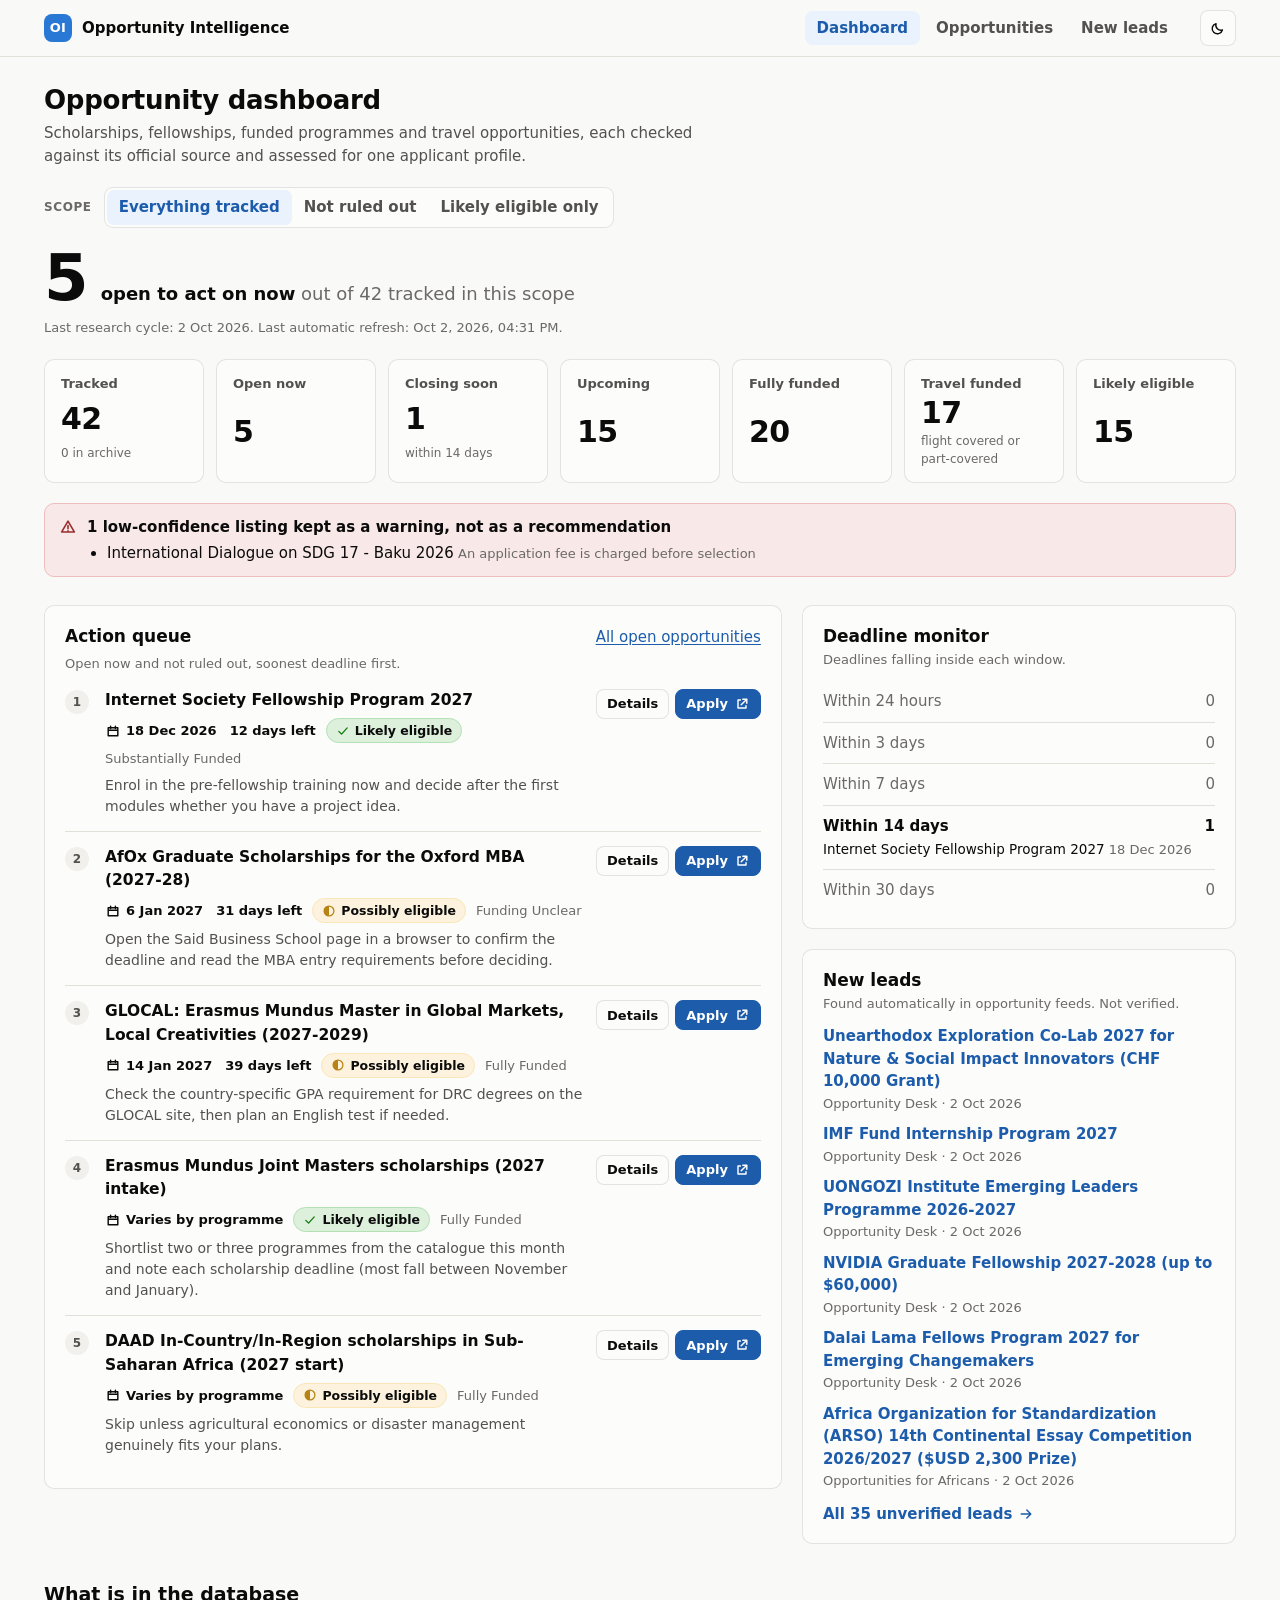
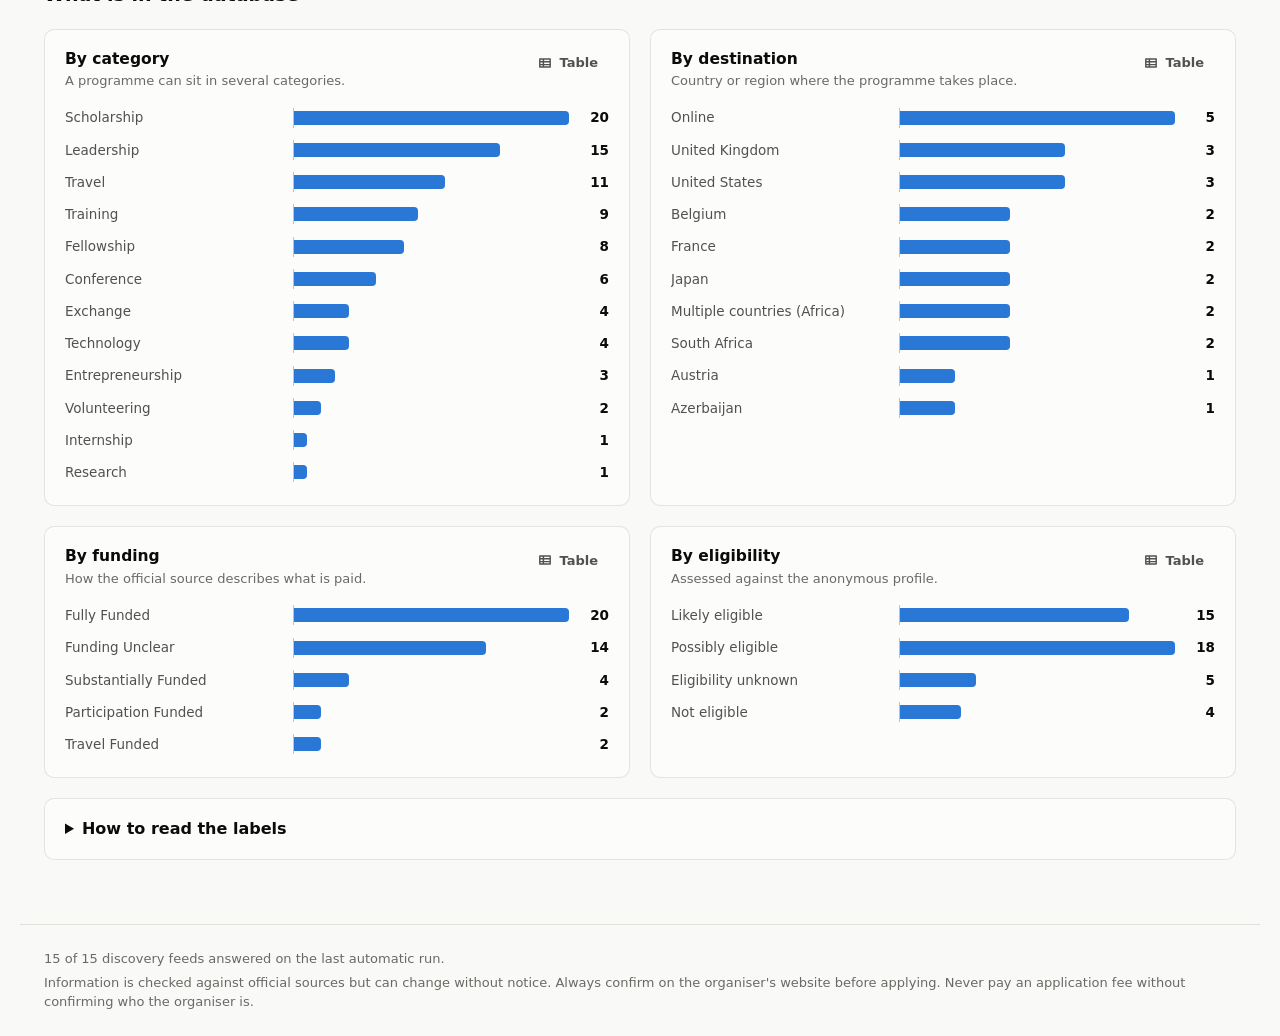
==== index.html @ e440e37f "Initial opportunity database and website - 42 records from the first research cycle (2 October 2026)" ====
<!doctype html>
<html lang="en">
<head>
  <meta charset="utf-8">
  <meta name="viewport" content="width=device-width, initial-scale=1">
  <title>Global Opportunity Intelligence</title>
  <meta name="description" content="Scholarships, fellowships, funded programmes and travel opportunities, each checked against its official source and assessed for one applicant profile.">
  <meta name="robots" content="noindex">
  <link rel="icon" href="assets/images/favicon.svg" type="image/svg+xml">
  <link rel="stylesheet" href="assets/css/style.css">
</head>
<body>
  <header class="site-header">
    <div class="inner">
      <a class="brand" href="index.html"><span class="brand-mark" aria-hidden="true">OI</span>Opportunity Intelligence</a>
      <nav class="site-nav" aria-label="Main">
        <a href="index.html" aria-current="page">Dashboard</a>
        <a href="opportunities.html">Opportunities</a>
        <a href="leads.html">New leads</a>
      </nav>
      <button type="button" class="theme-toggle" id="theme-toggle" aria-label="Switch theme"></button>
    </div>
  </header>

  <main>
    <h1 class="page-title">Opportunity dashboard</h1>
    <p class="page-lede">Scholarships, fellowships, funded programmes and travel opportunities, each checked against its official source and assessed for one applicant profile.</p>

    <div class="filter-row" id="scope"></div>
    <section class="hero" id="hero" aria-live="polite"><p class="muted">Loading the database.</p></section>
    <section class="tiles" id="tiles" aria-label="Key numbers"></section>
    <div id="flags" style="margin-top:20px"></div>

    <div class="columns">
      <section class="panel" aria-labelledby="queue-title">
        <div class="panel-head">
          <h2 id="queue-title">Action queue</h2>
          <a href="opportunities.html?deadline=open">All open opportunities</a>
        </div>
        <p class="panel-sub">Open now and not ruled out, soonest deadline first.</p>
        <div id="queue"></div>
      </section>
      <div class="stack">
        <section class="panel" aria-labelledby="monitor-title">
          <h2 id="monitor-title">Deadline monitor</h2>
          <p class="panel-sub">Deadlines falling inside each window.</p>
          <div id="monitor"></div>
        </section>
        <section class="panel" aria-labelledby="leads-title">
          <h2 id="leads-title">New leads</h2>
          <p class="panel-sub">Found automatically in opportunity feeds. Not verified.</p>
          <div id="leads"></div>
        </section>
      </div>
    </div>

    <h2 class="section-title">What is in the database</h2>
    <div class="charts" id="charts"></div>

    <details class="method panel">
      <summary>How to read the labels</summary>
      <div class="method-body">
        <div>
          <h3>Verification</h3>
          <ul>
            <li><strong>Verified</strong> The deadline, eligibility and funding were read on the organiser's own page on the date shown as last verified.</li>
            <li><strong>Partially verified</strong> Some facts were read on the official page. The rest come from secondary sources and are marked as such in the record.</li>
            <li><strong>Needs verification</strong> The official page could not be read. Everything comes from secondary sources.</li>
          </ul>
        </div>
        <div>
          <h3>Eligibility</h3>
          <ul>
            <li><strong>Likely eligible</strong> Every stated criterion is met by the recorded profile.</li>
            <li><strong>Possibly eligible</strong> At least one criterion depends on something the profile does not record, such as exact age or degree grade.</li>
            <li><strong>Not eligible</strong> A stated criterion is clearly not met.</li>
            <li><strong>Eligibility unknown</strong> The criteria could not be established.</li>
          </ul>
        </div>
        <div>
          <h3>Funding</h3>
          <ul>
            <li><strong>Fully funded</strong> Used only when the organiser's own page supports it.</li>
            <li><strong>Substantially, partially, travel or participation funded</strong> Some costs stay with you. The detail view lists each expense.</li>
            <li><strong>Funding unclear</strong> The official page read does not say what is paid.</li>
          </ul>
        </div>
        <div>
          <h3>Deadline status</h3>
          <ul>
            <li><strong>Closing soon</strong> 14 days or fewer remain.</li>
            <li><strong>Upcoming</strong> Applications have not opened, or the next cycle is expected but not announced.</li>
            <li><strong>Date unknown</strong> No deadline could be confirmed.</li>
          </ul>
        </div>
        <div>
          <h3>Profile used</h3>
          <ul id="profile"></ul>
        </div>
      </div>
    </details>
  </main>

  <footer class="site-footer">
    <p id="health"></p>
    <p>Information is checked against official sources but can change without notice. Always confirm on the organiser's website before applying. Never pay an application fee without confirming who the organiser is.</p>
  </footer>

  <script src="assets/js/app.js"></script>
  <script src="assets/js/dashboard.js"></script>
</body>
</html>
---- assets/css/style.css ----
/* Global Opportunity Intelligence - shared styles.
   Colours are role tokens; the dark values are selected steps, not an automatic flip. */
:root {
  color-scheme: light;
  --page: #f9f9f7;
  --surface: #fcfcfb;
  --surface-2: #f1f0ec;
  --ink: #0b0b0b;
  --ink-2: #52514e;
  --muted: #6b6965;
  --hairline: #e1e0d9;
  --baseline: #c3c2b7;
  --border: rgba(11, 11, 11, 0.10);
  --accent: #2a78d6;
  --accent-strong: #1c5cab;
  --accent-wash: #e9f2fd;
  --track: #cde2fb;
  --good: #0ca30c;
  --warning: #fab219;
  --serious: #ec835a;
  --critical: #d03b3b;
  --info: #2a78d6;
  --neutral: #898781;
  --tone-mix: var(--ink);
  --radius: 10px;
  --shadow: 0 1px 2px rgba(11, 11, 11, 0.04), 0 6px 20px rgba(11, 11, 11, 0.05);
  --font: system-ui, -apple-system, "Segoe UI", Roboto, sans-serif;
}
@media (prefers-color-scheme: dark) {
  :root:not([data-theme="light"]) {
    color-scheme: dark;
    --page: #0d0d0d;
    --surface: #1a1a19;
    --surface-2: #242422;
    --ink: #ffffff;
    --ink-2: #c3c2b7;
    --muted: #a3a199;
    --hairline: #2c2c2a;
    --baseline: #383835;
    --border: rgba(255, 255, 255, 0.10);
    --accent: #3987e5;
    --accent-strong: #86b6ef;
    --accent-wash: #132a47;
    --track: #123c6e;
    --info: #3987e5;
    --shadow: 0 1px 2px rgba(0, 0, 0, 0.4), 0 6px 20px rgba(0, 0, 0, 0.35);
  }
}
:root[data-theme="dark"] {
  color-scheme: dark;
  --page: #0d0d0d;
  --surface: #1a1a19;
  --surface-2: #242422;
  --ink: #ffffff;
  --ink-2: #c3c2b7;
  --muted: #a3a199;
  --hairline: #2c2c2a;
  --baseline: #383835;
  --border: rgba(255, 255, 255, 0.10);
  --accent: #3987e5;
  --accent-strong: #86b6ef;
  --accent-wash: #132a47;
  --track: #123c6e;
  --info: #3987e5;
  --shadow: 0 1px 2px rgba(0, 0, 0, 0.4), 0 6px 20px rgba(0, 0, 0, 0.35);
}

*, *::before, *::after { box-sizing: border-box; }
html { -webkit-text-size-adjust: 100%; }
body {
  margin: 0;
  background: var(--page);
  color: var(--ink);
  font: 15px/1.5 var(--font);
}
h1, h2, h3, h4, p, ul, ol, dl, dd, figure { margin: 0; }
ul, ol { padding: 0; }
a { color: var(--accent-strong); text-underline-offset: 2px; }
a:hover { text-decoration-thickness: 2px; }
button, input, select { font: inherit; color: inherit; }
:focus-visible { outline: 2px solid var(--accent); outline-offset: 2px; border-radius: 4px; }
[hidden] { display: none !important; }
.muted { color: var(--muted); }
.small { font-size: 13px; }
.icon { width: 16px; height: 16px; flex: none; }
.sr-only { position: absolute; width: 1px; height: 1px; overflow: hidden; clip: rect(0 0 0 0); white-space: nowrap; }

/* ------------------------------------------------------------ page chrome */
.site-header {
  position: sticky; top: 0; z-index: 20;
  background: color-mix(in srgb, var(--page) 88%, transparent);
  backdrop-filter: blur(10px);
  border-bottom: 1px solid var(--hairline);
}
.site-header .inner {
  max-width: 1240px; margin: 0 auto; padding: 10px 24px;
  display: flex; align-items: center; gap: 20px; flex-wrap: wrap;
}
.brand { display: flex; align-items: center; gap: 10px; text-decoration: none; color: var(--ink); font-weight: 650; }
.brand-mark {
  width: 28px; height: 28px; border-radius: 8px; background: var(--accent); color: #fff;
  display: grid; place-items: center; font-size: 13px; font-weight: 700; letter-spacing: 0.02em;
}
.site-nav { display: flex; gap: 4px; margin-left: auto; flex-wrap: wrap; }
.site-nav a {
  padding: 6px 12px; border-radius: 8px; text-decoration: none; color: var(--ink-2); font-weight: 550;
}
.site-nav a:hover { background: var(--surface-2); color: var(--ink); }
.site-nav a[aria-current="page"] { background: var(--accent-wash); color: var(--accent-strong); }
.theme-toggle {
  width: 36px; height: 36px; border-radius: 8px; border: 1px solid var(--border); background: var(--surface);
  display: grid; place-items: center; cursor: pointer;
}
.theme-toggle:hover { background: var(--surface-2); }
main { max-width: 1240px; margin: 0 auto; padding: 28px 24px 64px; }
.page-title { font-size: 26px; line-height: 1.2; font-weight: 680; letter-spacing: -0.01em; }
.page-lede { color: var(--ink-2); max-width: 70ch; margin-top: 6px; }
.site-footer { max-width: 1240px; margin: 0 auto; padding: 24px; color: var(--muted); font-size: 13px; border-top: 1px solid var(--hairline); }
.site-footer p + p { margin-top: 4px; }

/* ------------------------------------------------------------ controls */
.btn {
  display: inline-flex; align-items: center; gap: 6px; min-height: 36px; padding: 6px 14px;
  border-radius: 8px; border: 1px solid var(--border); background: var(--surface); color: var(--ink);
  font-weight: 600; text-decoration: none; cursor: pointer; white-space: nowrap;
}
.btn:hover { background: var(--surface-2); }
.btn.primary { background: var(--accent-strong); border-color: var(--accent-strong); color: #fff; }
:root[data-theme="dark"] .btn.primary { background: var(--accent); border-color: var(--accent); }
@media (prefers-color-scheme: dark) {
  :root:not([data-theme="light"]) .btn.primary { background: var(--accent); border-color: var(--accent); }
}
.btn.primary:hover { filter: brightness(1.08); }
.btn.ghost { border-color: transparent; background: transparent; color: var(--ink-2); }
.btn.ghost:hover { background: var(--surface-2); color: var(--ink); }
.btn.small { min-height: 30px; padding: 3px 10px; font-size: 13px; }
.linklike {
  border: 0; background: none; padding: 0; text-align: left; cursor: pointer; color: inherit; font: inherit;
}
.linklike:hover { text-decoration: underline; text-underline-offset: 2px; }
.field { display: grid; gap: 4px; font-size: 12px; color: var(--muted); font-weight: 600; }
.field select, .field input, .search input {
  min-height: 38px; padding: 6px 10px; border-radius: 8px; border: 1px solid var(--border);
  background: var(--surface); color: var(--ink); font-size: 14px; font-weight: 400; width: 100%;
}
.segmented { display: inline-flex; border: 1px solid var(--border); border-radius: 9px; background: var(--surface); padding: 2px; flex-wrap: wrap; }
.segmented button { border: 0; background: none; padding: 6px 12px; border-radius: 7px; cursor: pointer; font-weight: 600; color: var(--ink-2); }
.segmented button:hover { background: var(--surface-2); }
.segmented button[aria-pressed="true"] { background: var(--accent-wash); color: var(--accent-strong); }
.filter-row { display: flex; align-items: center; gap: 12px; flex-wrap: wrap; margin: 20px 0 4px; }
.filter-label { font-size: 12px; font-weight: 650; color: var(--muted); text-transform: uppercase; letter-spacing: 0.05em; }

/* ------------------------------------------------------------ badges, chips, meters */
.badge, .chip, .tag {
  display: inline-flex; align-items: center; gap: 5px; font-size: 12.5px; font-weight: 600; line-height: 1.2;
  border-radius: 999px; padding: 4px 9px; white-space: nowrap;
}
.badge { background: color-mix(in srgb, var(--tone) 13%, var(--surface)); color: var(--ink); border: 1px solid color-mix(in srgb, var(--tone) 30%, var(--surface)); }
.badge .icon { color: color-mix(in srgb, var(--tone) 72%, var(--tone-mix)); width: 14px; height: 14px; }
.badge.quiet { background: transparent; border-color: var(--border); color: var(--ink-2); font-weight: 550; }
.tone-good { --tone: var(--good); }
.tone-warning { --tone: var(--warning); }
.tone-serious { --tone: var(--serious); }
.tone-critical { --tone: var(--critical); }
.tone-info { --tone: var(--info); }
.tone-muted { --tone: var(--neutral); }
.chip { background: var(--surface-2); color: var(--ink); border: 1px solid transparent; }
.chip.removable { cursor: pointer; border-color: var(--border); background: var(--surface); }
.chip.removable:hover { background: var(--surface-2); }
.chip.removable .icon { width: 12px; height: 12px; color: var(--muted); }
.tag { background: var(--accent-wash); color: var(--accent-strong); padding: 3px 8px; font-size: 12px; }
.tag-soft { background: var(--surface-2); color: var(--ink-2); }
.tag-archive { background: var(--surface-2); color: var(--muted); }
.meter { display: inline-flex; gap: 2px; vertical-align: middle; }
.meter span { width: 9px; height: 9px; border-radius: 2px; background: var(--track); }
.meter span.on { background: var(--accent); }
.left { margin-left: 8px; font-weight: 650; }

/* ------------------------------------------------------------ dashboard */
.hero { margin-top: 18px; }
.hero-figure { display: flex; align-items: baseline; gap: 14px; flex-wrap: wrap; }
.hero-value { font-size: 64px; line-height: 1; font-weight: 700; letter-spacing: -0.03em; }
.hero-label { font-size: 18px; font-weight: 600; }
.hero-label .muted { font-weight: 400; }
.hero p { margin-top: 8px; }
.tiles { display: grid; grid-template-columns: repeat(auto-fit, minmax(150px, 1fr)); gap: 12px; margin-top: 22px; }
.tile {
  display: grid; gap: 2px; padding: 14px 16px; border-radius: var(--radius); background: var(--surface);
  border: 1px solid var(--border); text-decoration: none; color: var(--ink);
}
.tile:hover { border-color: var(--accent); }
.tile-label { font-size: 13px; color: var(--ink-2); font-weight: 600; }
.tile-value { font-size: 30px; line-height: 1.15; font-weight: 680; letter-spacing: -0.02em; }
.tile-hint { font-size: 12px; color: var(--muted); }
.columns { display: grid; grid-template-columns: minmax(0, 1.7fr) minmax(0, 1fr); gap: 20px; margin-top: 28px; align-items: start; }
.stack { display: grid; gap: 20px; }
.panel { background: var(--surface); border: 1px solid var(--border); border-radius: var(--radius); padding: 18px 20px; }
.panel > h2, .panel-head h2 { font-size: 17px; font-weight: 660; }
.panel-head { display: flex; justify-content: space-between; align-items: baseline; gap: 12px; margin-bottom: 4px; }
.panel-sub { color: var(--muted); font-size: 13px; margin-bottom: 12px; }
.queue { list-style: none; counter-reset: q; display: grid; }
.queue > li {
  counter-increment: q; display: grid; grid-template-columns: 28px minmax(0, 1fr) auto; gap: 4px 12px;
  padding: 14px 0; border-top: 1px solid var(--hairline); align-items: start;
}
.queue > li:first-child { border-top: 0; padding-top: 4px; }
.queue > li::before {
  content: counter(q); width: 24px; height: 24px; border-radius: 50%; background: var(--surface-2);
  display: grid; place-items: center; font-size: 12px; font-weight: 700; color: var(--ink-2); margin-top: 1px;
}
.queue-title { font-weight: 650; font-size: 15.5px; }
.queue-meta { display: flex; flex-wrap: wrap; gap: 6px 10px; align-items: center; margin-top: 6px; font-size: 13px; }
.queue-deadline { display: inline-flex; align-items: center; gap: 5px; font-weight: 600; }
.queue-action { margin-top: 6px; color: var(--ink-2); font-size: 14px; }
.queue-buttons { display: flex; gap: 6px; flex-wrap: wrap; justify-content: flex-end; }
.monitor { list-style: none; display: grid; }
.monitor > li { display: grid; grid-template-columns: 1fr auto; gap: 2px 10px; padding: 9px 0; border-top: 1px solid var(--hairline); }
.monitor > li:first-child { border-top: 0; }
.monitor-label { font-weight: 600; }
.monitor-count { font-weight: 700; font-variant-numeric: tabular-nums; }
.monitor > li.empty { color: var(--muted); }
.monitor > li.empty .monitor-label, .monitor > li.empty .monitor-count { font-weight: 500; }
.monitor ul { grid-column: 1 / -1; list-style: none; display: grid; gap: 3px; font-size: 13.5px; }
.lead-list { list-style: none; display: grid; gap: 10px; }
.lead-list li { display: grid; gap: 1px; }
.lead-list a { font-weight: 550; text-decoration: none; }
.lead-list a:hover { text-decoration: underline; }
.more { display: inline-flex; align-items: center; gap: 6px; font-weight: 600; margin-top: 12px; text-decoration: none; }
.charts { display: grid; grid-template-columns: repeat(2, minmax(0, 1fr)); gap: 20px; margin-top: 20px; }
.section-title { font-size: 19px; font-weight: 670; margin-top: 36px; }

/* charts: thin single-hue bars, square at the baseline, rounded data end */
.viz figcaption { display: flex; justify-content: space-between; align-items: start; gap: 12px; margin-bottom: 12px; }
.viz h3 { font-size: 15.5px; font-weight: 650; }
.bars { display: grid; gap: 2px; }
.bar-row {
  display: grid; grid-template-columns: minmax(110px, 40%) minmax(0, 1fr) 30px; align-items: center; gap: 10px;
  padding: 5px 6px; margin: 0 -6px; border-radius: 6px; text-decoration: none; color: var(--ink);
}
.bar-row:hover, .bar-row:focus-visible { background: var(--surface-2); }
.bar-row:hover .bar, .bar-row:focus-visible .bar { filter: brightness(1.15); }
.bar-label { font-size: 13.5px; color: var(--ink-2); overflow: hidden; text-overflow: ellipsis; white-space: nowrap; }
.bar-track { border-left: 1px solid var(--baseline); height: 20px; display: flex; align-items: center; }
.bar { display: block; height: 14px; min-width: 3px; background: var(--accent); border-radius: 0 4px 4px 0; }
.bar-value { font-size: 13.5px; font-weight: 650; font-variant-numeric: tabular-nums; text-align: right; }
.viz-table { width: 100%; border-collapse: collapse; font-size: 13.5px; }
.viz-table th, .viz-table td { text-align: left; padding: 7px 8px; border-bottom: 1px solid var(--hairline); font-weight: 400; }
.viz-table thead th { font-weight: 650; color: var(--ink-2); font-size: 12.5px; }
.viz-table td { font-variant-numeric: tabular-nums; }
.viz-tip {
  position: absolute; z-index: 50; pointer-events: none; background: var(--ink); color: var(--page);
  padding: 6px 10px; border-radius: 7px; font-size: 12.5px; display: grid; gap: 1px; max-width: 260px; box-shadow: var(--shadow);
}
.viz-tip strong { font-size: 13.5px; }

/* ------------------------------------------------------------ notices */
.notice {
  display: grid; grid-template-columns: 18px minmax(0, 1fr); gap: 10px; padding: 12px 14px; border-radius: var(--radius);
  background: color-mix(in srgb, var(--tone) 10%, var(--surface)); border: 1px solid color-mix(in srgb, var(--tone) 32%, var(--surface));
}
.notice > .icon { width: 18px; height: 18px; margin-top: 2px; color: color-mix(in srgb, var(--tone) 72%, var(--tone-mix)); }
.notice p + p, .notice strong + p, .notice strong + ul { margin-top: 3px; }
.notice strong { display: block; }
details.method { margin-top: 20px; }
details.method summary { cursor: pointer; font-weight: 650; font-size: 16px; }
details.method .method-body { margin-top: 14px; display: grid; gap: 18px; grid-template-columns: repeat(auto-fit, minmax(260px, 1fr)); }
.method-body h3 { font-size: 14px; font-weight: 650; margin-bottom: 6px; }
.method-body ul { list-style: none; display: grid; gap: 6px; font-size: 13.5px; color: var(--ink-2); }
.method-body li { display: grid; gap: 3px; justify-items: start; }

/* ------------------------------------------------------------ explorer */
.toolbar { display: grid; grid-template-columns: minmax(0, 1fr) 220px auto; gap: 12px; align-items: end; margin-top: 20px; }
.search { position: relative; }
.search .icon { position: absolute; left: 11px; top: 50%; transform: translateY(-50%); color: var(--muted); pointer-events: none; }
.search input { padding-left: 34px; min-height: 42px; font-size: 15px; }
.check { display: inline-flex; align-items: center; gap: 8px; min-height: 38px; font-weight: 550; color: var(--ink-2); font-size: 14px; }
details.filters { margin-top: 14px; border: 1px solid var(--border); border-radius: var(--radius); background: var(--surface); padding: 12px 16px; }
details.filters summary { cursor: pointer; font-weight: 650; }
details.filters[open] summary { margin-bottom: 12px; }
.filter-grid { display: grid; grid-template-columns: repeat(auto-fill, minmax(160px, 1fr)); gap: 12px; }
.results-bar { display: flex; flex-wrap: wrap; align-items: center; gap: 8px; margin: 16px 0 12px; }
.results-bar #count { color: var(--ink-2); font-weight: 600; margin-right: 6px; }
.grid { display: grid; grid-template-columns: repeat(auto-fill, minmax(310px, 1fr)); gap: 16px; }
.card {
  display: flex; flex-direction: column; gap: 10px; padding: 18px; border-radius: var(--radius);
  background: var(--surface); border: 1px solid var(--border);
}
.card:hover { border-color: color-mix(in srgb, var(--accent) 55%, var(--surface)); box-shadow: var(--shadow); }
.card.archived { opacity: 0.78; }
.card-tags { display: flex; flex-wrap: wrap; gap: 5px; }
.card-title { font-size: 16.5px; line-height: 1.3; font-weight: 660; }
.card-org { color: var(--ink-2); font-size: 13.5px; margin-top: -6px; }
.facts { display: grid; gap: 7px; font-size: 13.5px; padding: 10px 0; border-top: 1px solid var(--hairline); border-bottom: 1px solid var(--hairline); }
.facts > div { display: grid; grid-template-columns: 78px minmax(0, 1fr); gap: 8px; align-items: center; }
.facts dt { color: var(--muted); font-size: 12.5px; font-weight: 600; }
.facts dd { display: flex; align-items: center; gap: 6px; flex-wrap: wrap; min-width: 0; }
.facts dd .icon { color: var(--muted); width: 14px; height: 14px; }
.facts .chip { padding: 2px 0; background: none; font-size: 13.5px; font-weight: 500; }
.card-badges { display: flex; flex-wrap: wrap; gap: 6px; }
.card-foot { margin-top: auto; padding-top: 4px; }
.card-foot .btn { width: 100%; justify-content: center; }
.empty-state { grid-column: 1 / -1; padding: 48px 20px; text-align: center; border: 1px dashed var(--baseline); border-radius: var(--radius); }

/* ------------------------------------------------------------ detail dialog */
.detail-dialog {
  width: min(900px, 96vw); max-height: 92vh; padding: 0; border: 1px solid var(--border); border-radius: 14px;
  background: var(--surface); color: var(--ink); box-shadow: 0 24px 80px rgba(0, 0, 0, 0.35); overflow: hidden;
}
.detail-dialog[open] { display: flex; flex-direction: column; }
.detail-dialog::backdrop { background: rgba(11, 11, 11, 0.55); }
.dialog-bar { display: flex; justify-content: flex-end; padding: 8px 10px; border-bottom: 1px solid var(--hairline); flex: none; }
.dialog-body { overflow-y: auto; padding: 22px 28px 32px; }
.detail { display: grid; gap: 22px; }
.d-head { display: grid; gap: 10px; }
.d-head h2 { font-size: 24px; line-height: 1.2; font-weight: 690; letter-spacing: -0.01em; }
.d-org { color: var(--ink-2); margin-top: -4px; }
.d-keyfacts { display: grid; grid-template-columns: repeat(auto-fit, minmax(190px, 1fr)); gap: 12px 20px; padding: 14px 0; border-top: 1px solid var(--hairline); border-bottom: 1px solid var(--hairline); }
.d-keyfacts dt, .facts-inline dt, .relevance dt { font-size: 12px; font-weight: 650; color: var(--muted); text-transform: uppercase; letter-spacing: 0.04em; }
.d-keyfacts dd { font-weight: 550; margin-top: 2px; }
.d-actions { display: flex; flex-wrap: wrap; gap: 8px; align-items: center; }
.d-section { display: grid; gap: 10px; }
.d-section > h3 { font-size: 16px; font-weight: 670; padding-bottom: 6px; border-bottom: 1px solid var(--hairline); }
.d-section h4 { font-size: 13.5px; font-weight: 650; margin-bottom: 4px; }
.plain-list { padding-left: 20px; display: grid; gap: 5px; }
.plain-list.sources { list-style: none; padding-left: 0; }
.plain-list.sources li { display: flex; flex-wrap: wrap; gap: 8px; align-items: center; }
.facts-inline { display: grid; grid-template-columns: repeat(auto-fit, minmax(220px, 1fr)); gap: 12px 20px; }
.facts-inline dd { margin-top: 2px; }
.coverage { width: 100%; border-collapse: collapse; font-size: 14px; }
.coverage th, .coverage td { text-align: left; padding: 8px 10px; border-bottom: 1px solid var(--hairline); font-weight: 400; }
.coverage thead th { font-size: 12px; font-weight: 650; color: var(--muted); text-transform: uppercase; letter-spacing: 0.04em; }
.cov { display: inline-flex; align-items: center; gap: 6px; font-weight: 600; }
.cov .icon { color: color-mix(in srgb, var(--tone) 72%, var(--tone-mix)); }
.relevance { display: grid; grid-template-columns: repeat(auto-fit, minmax(150px, 1fr)); gap: 10px 18px; }
.relevance dd { display: flex; align-items: center; gap: 8px; font-weight: 600; margin-top: 3px; }

/* ------------------------------------------------------------ leads */
.lead-table { list-style: none; display: grid; }
.lead-table li { display: flex; justify-content: space-between; gap: 14px; align-items: start; padding: 13px 0; border-top: 1px solid var(--hairline); }
.lead-table li:first-child { border-top: 0; }
.lead-main a { font-weight: 600; text-decoration: none; display: inline-flex; gap: 6px; align-items: baseline; }
.lead-main a:hover { text-decoration: underline; }
.lead-main a .icon { width: 13px; height: 13px; color: var(--muted); align-self: center; }
.lead-main p { margin-top: 3px; }
.lead-tools { display: grid; grid-template-columns: minmax(0, 1fr) 180px 220px; gap: 12px; align-items: end; margin: 20px 0 8px; }

/* ------------------------------------------------------------ small screens */
@media (max-width: 900px) {
  .columns, .charts { grid-template-columns: minmax(0, 1fr); }
  .toolbar, .lead-tools { grid-template-columns: minmax(0, 1fr); }
}
@media (max-width: 600px) {
  .site-header .inner { padding: 10px 16px; gap: 10px; }
  .site-nav { margin-left: 0; order: 3; width: 100%; }
  .theme-toggle { margin-left: auto; }
  main { padding: 20px 16px 48px; }
  .hero-value { font-size: 52px; }
  .page-title { font-size: 22px; }
  .queue > li { grid-template-columns: 28px minmax(0, 1fr); }
  .queue-buttons { grid-column: 2; justify-content: flex-start; }
  .grid { grid-template-columns: minmax(0, 1fr); }
  .detail-dialog { width: 100vw; max-width: 100vw; max-height: 100dvh; height: 100dvh; border-radius: 0; border: 0; margin: 0; }
  .dialog-body { padding: 18px 16px 28px; }
  .d-head h2 { font-size: 20px; }
  .lead-table li { flex-direction: column; gap: 8px; }
  .bar-row { grid-template-columns: minmax(84px, 40%) minmax(0, 1fr) 26px; }
}
@media (prefers-reduced-motion: no-preference) {
  .card, .tile, .btn { transition: border-color 0.15s, box-shadow 0.15s, background 0.15s; }
}
@media print {
  .site-header, .toolbar, details.filters, .card-foot, .theme-toggle { display: none; }
  body { background: #fff; }
}

#flags { display: grid; gap: 12px; }
#flags:empty { display: none; }
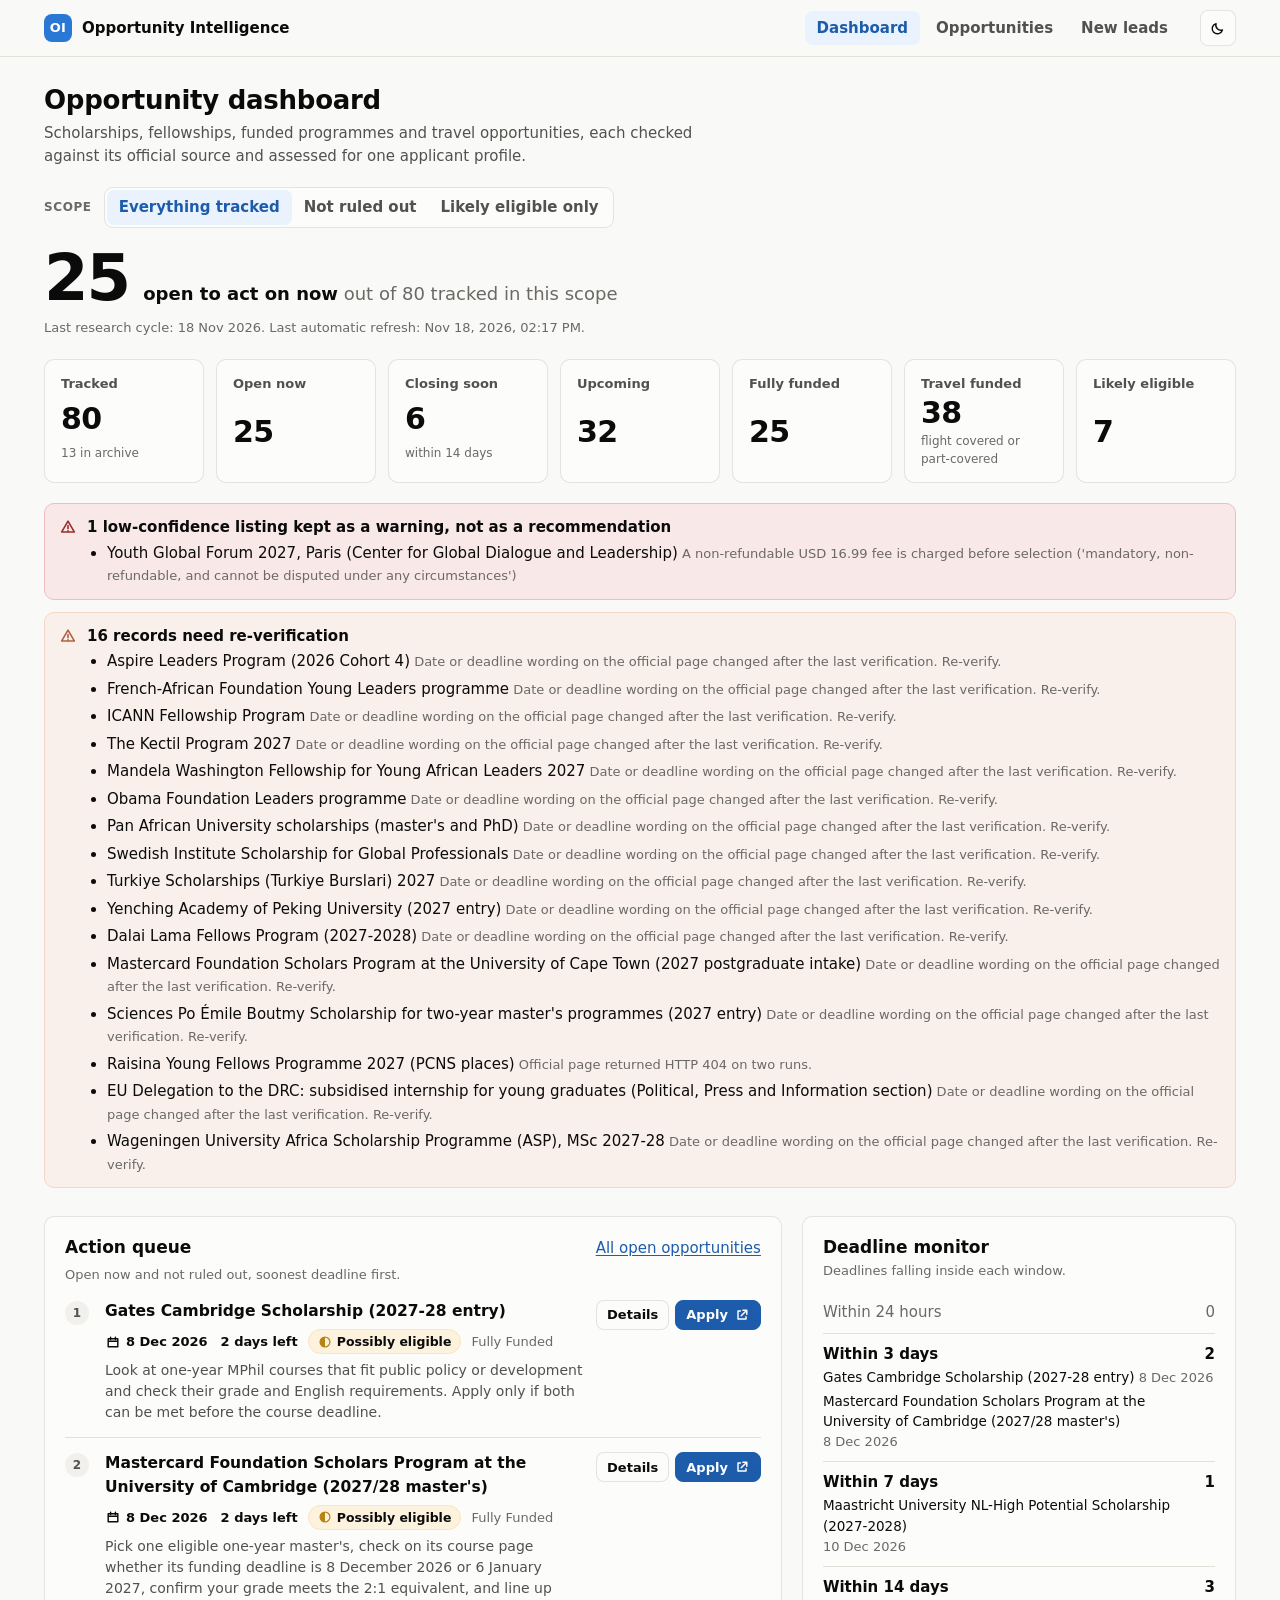
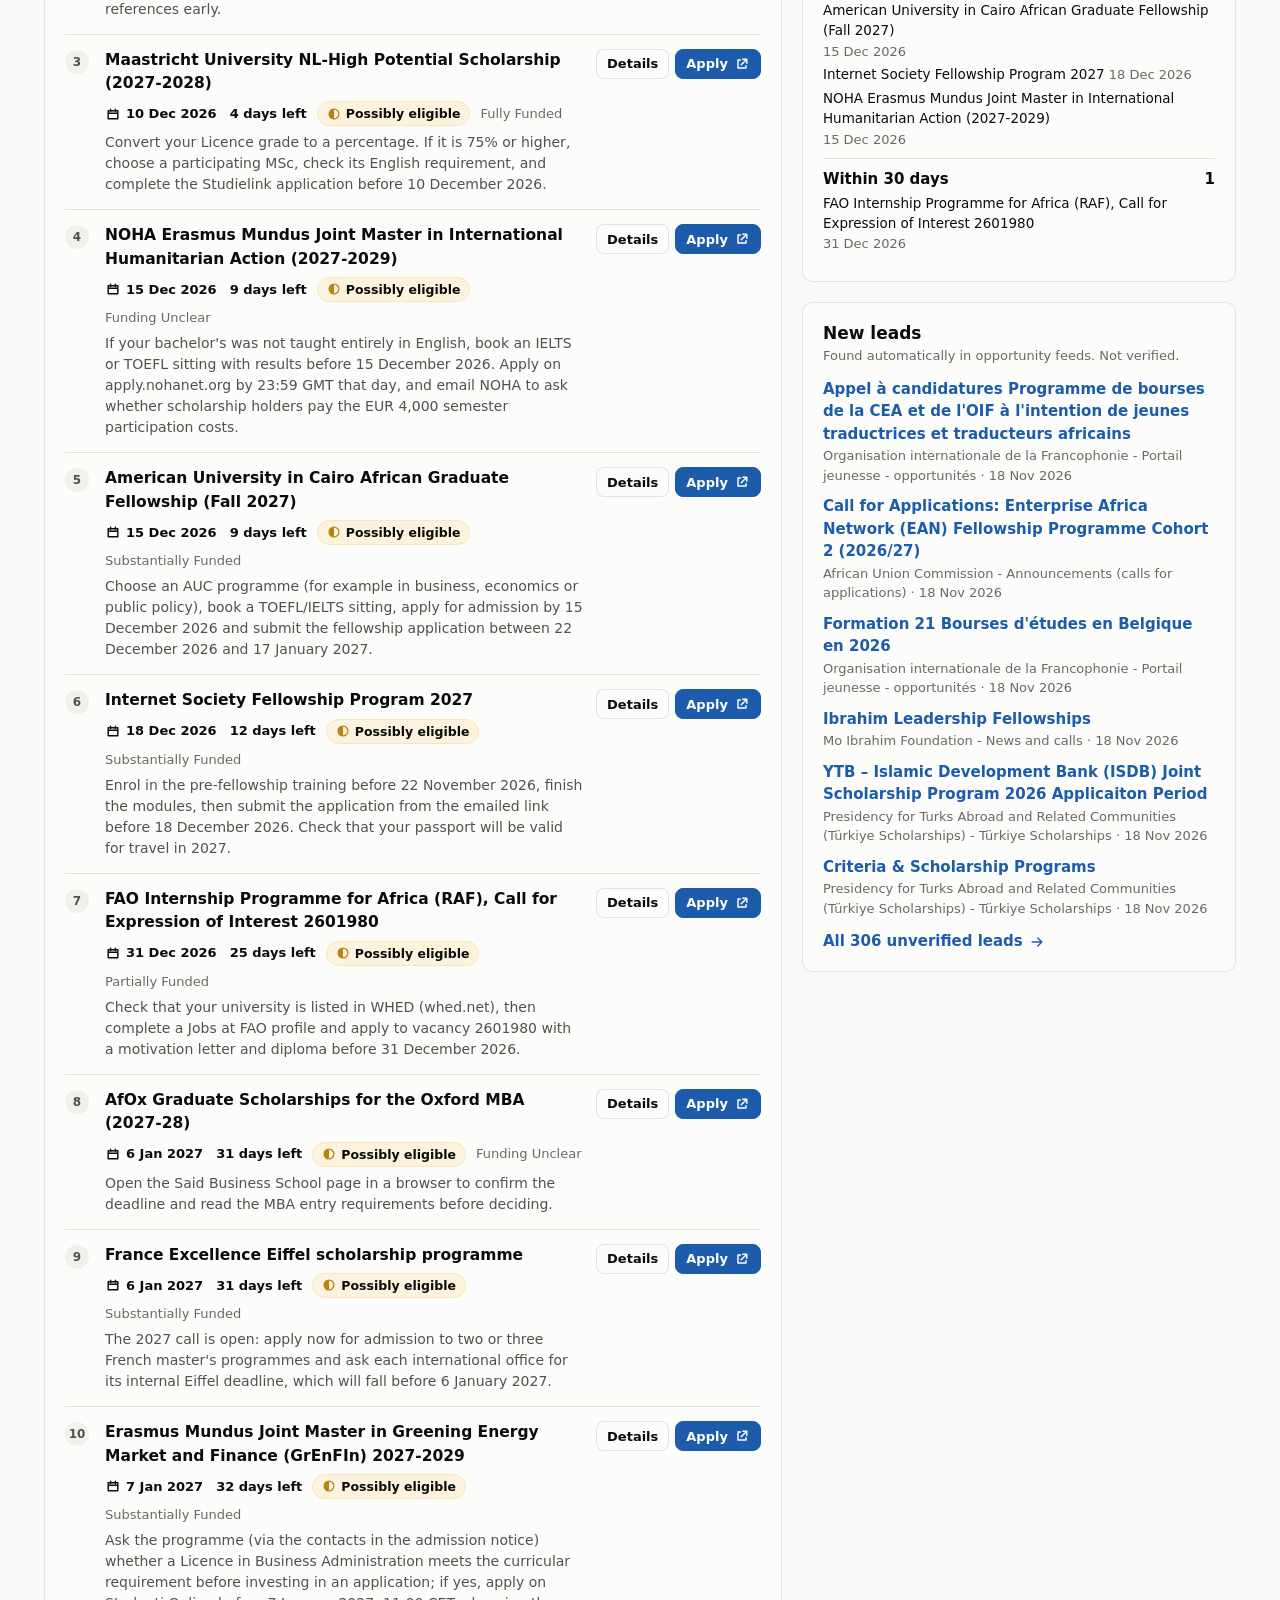
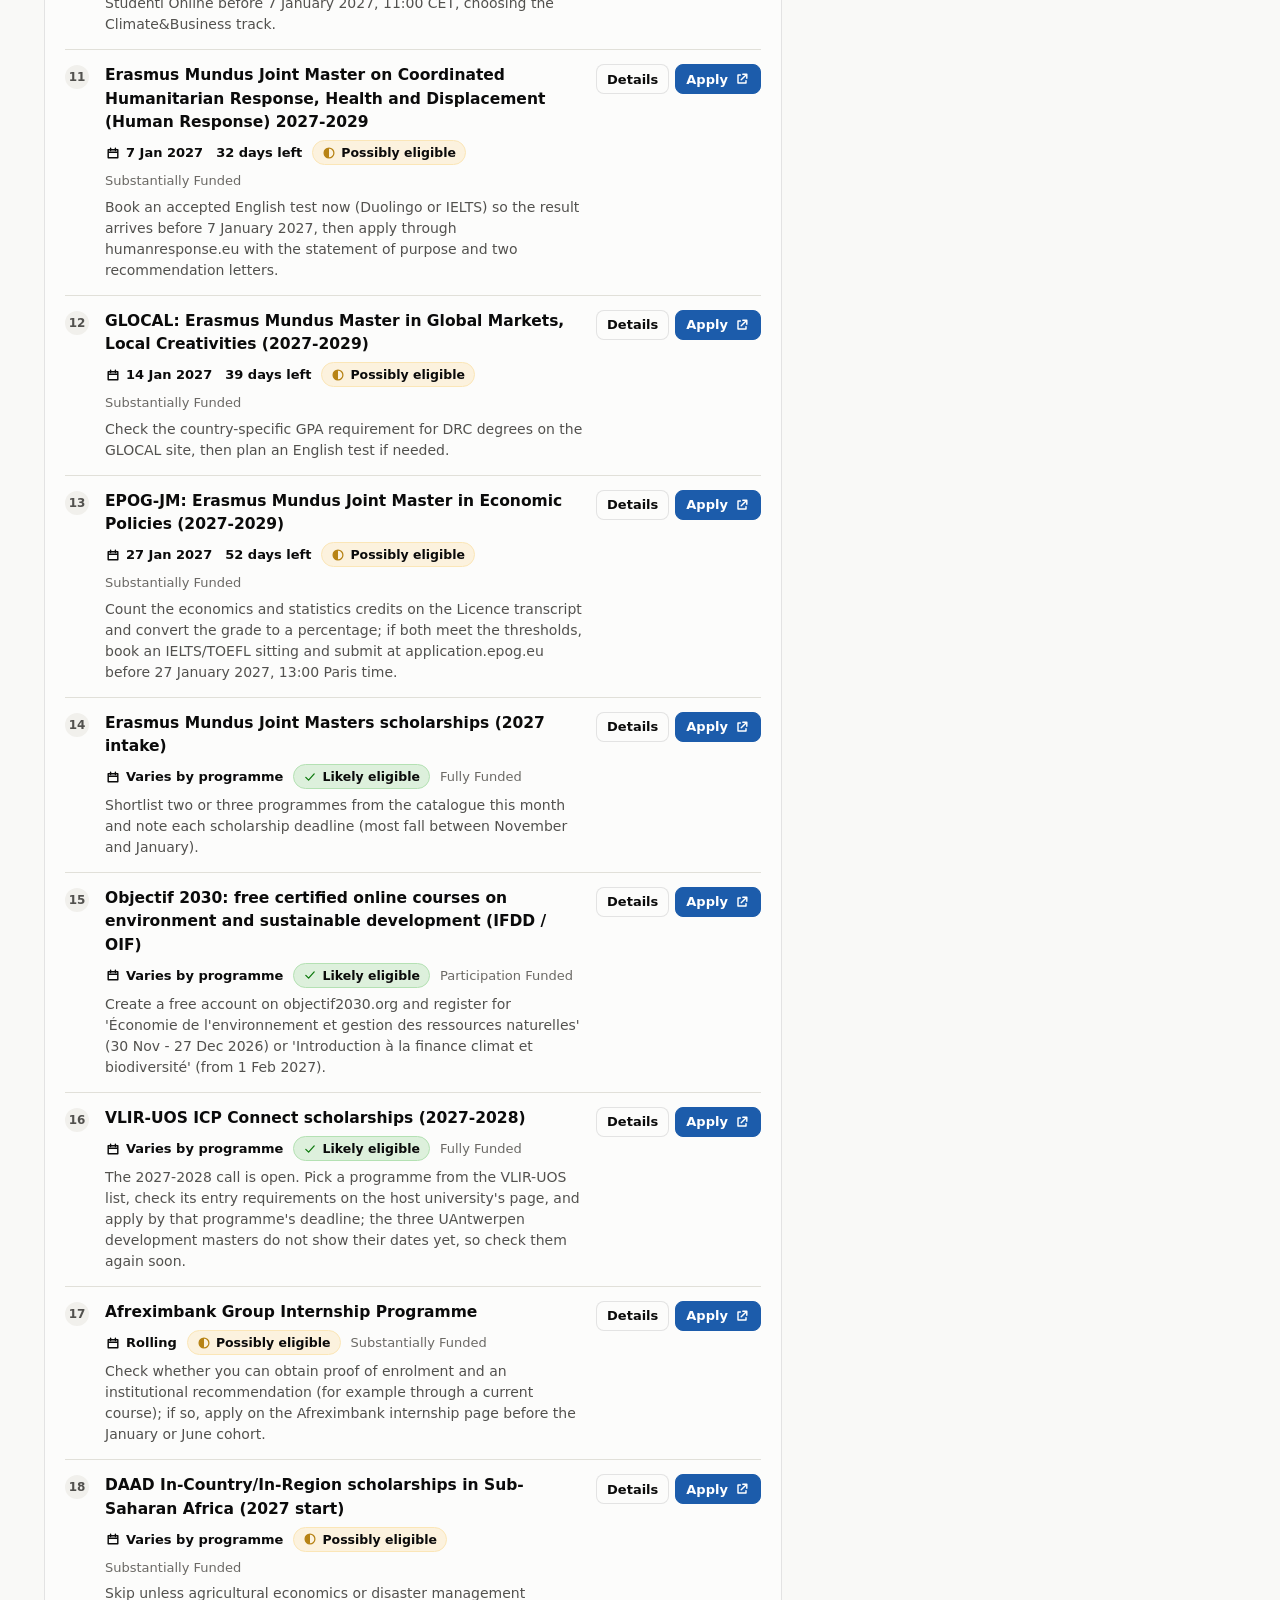
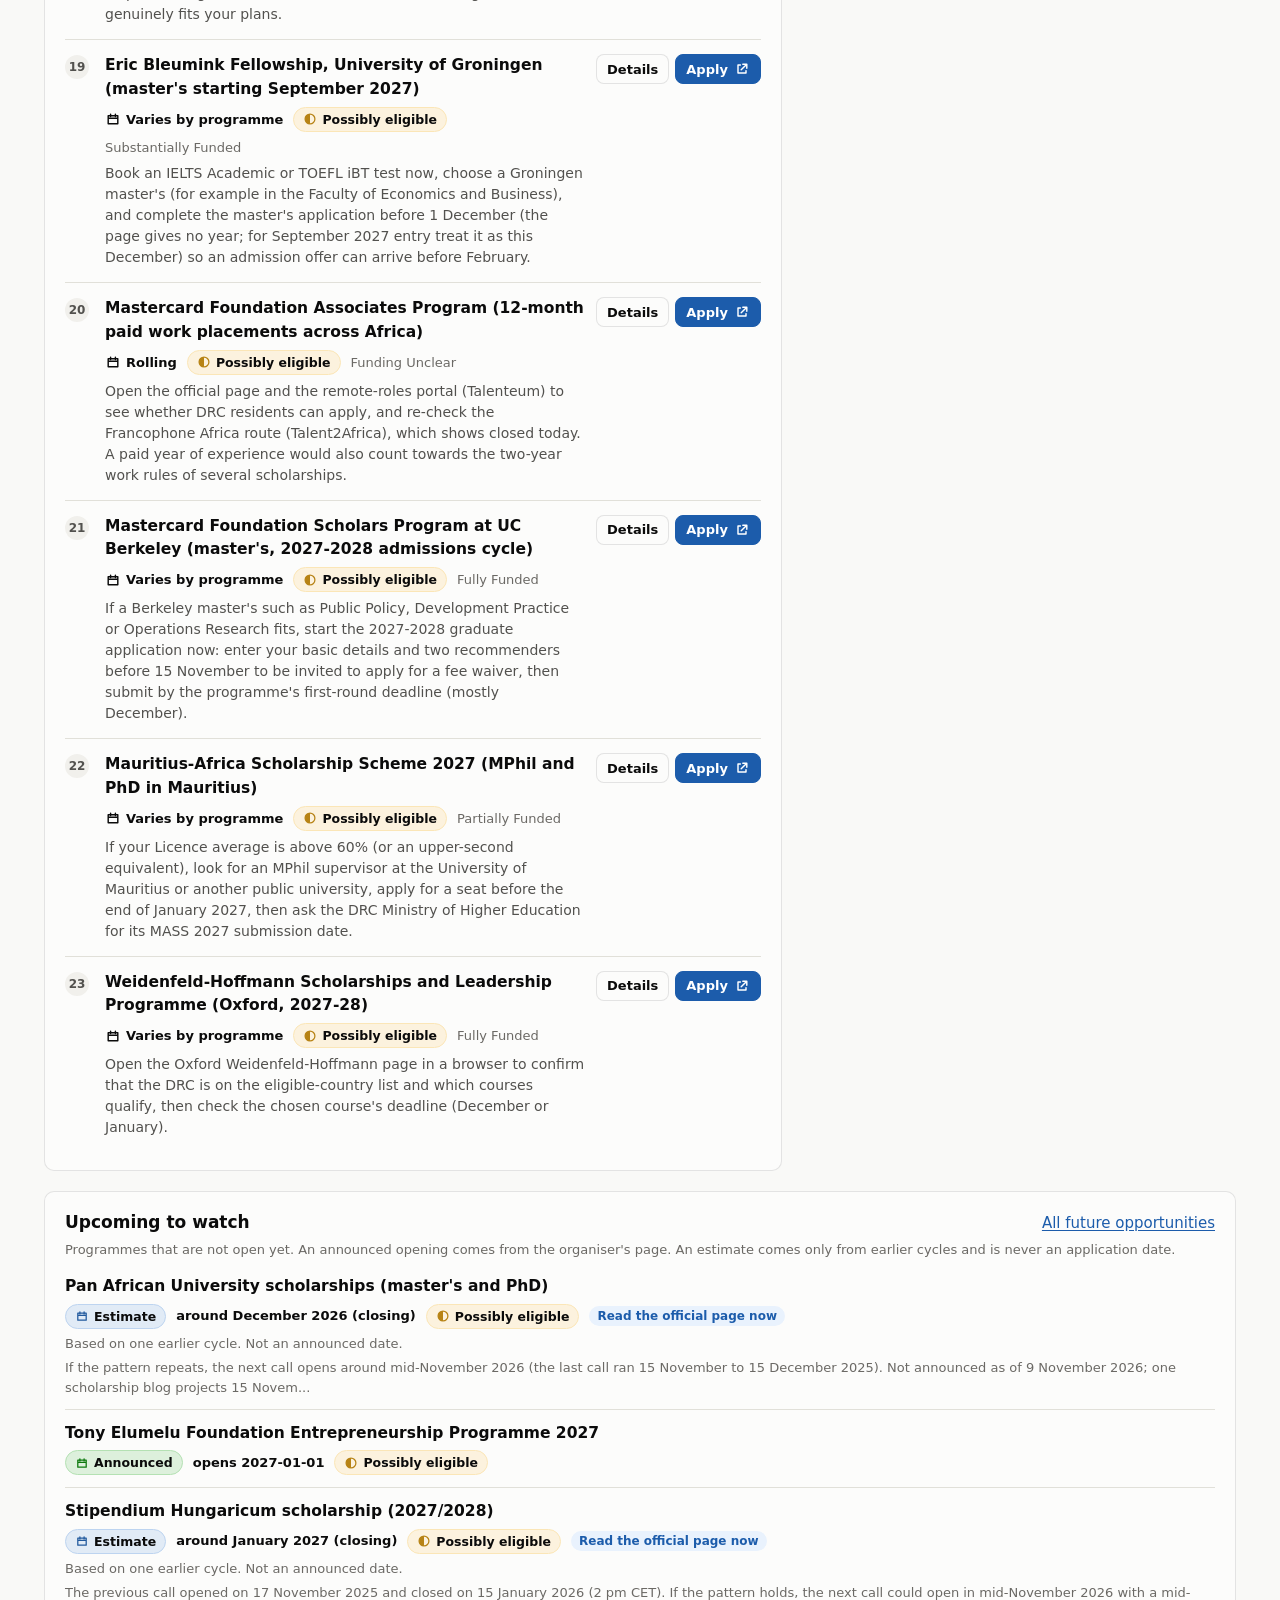
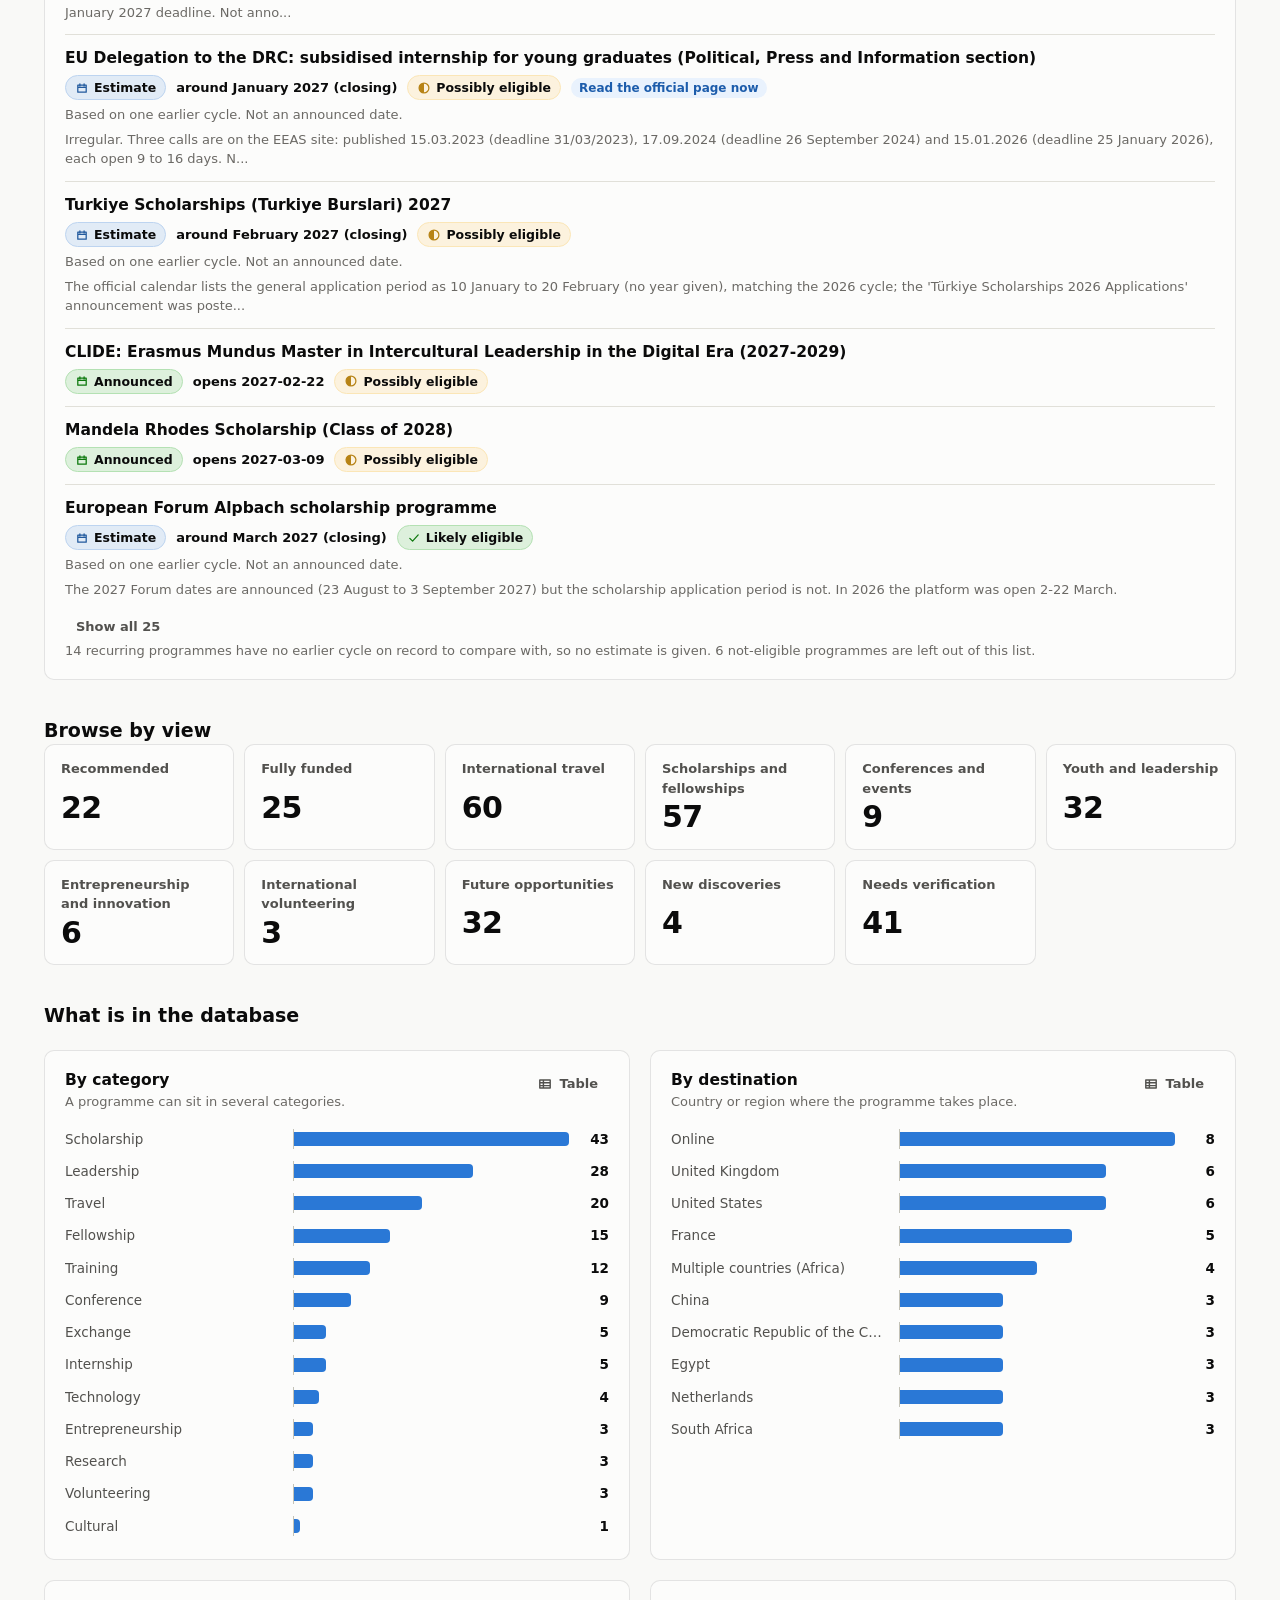
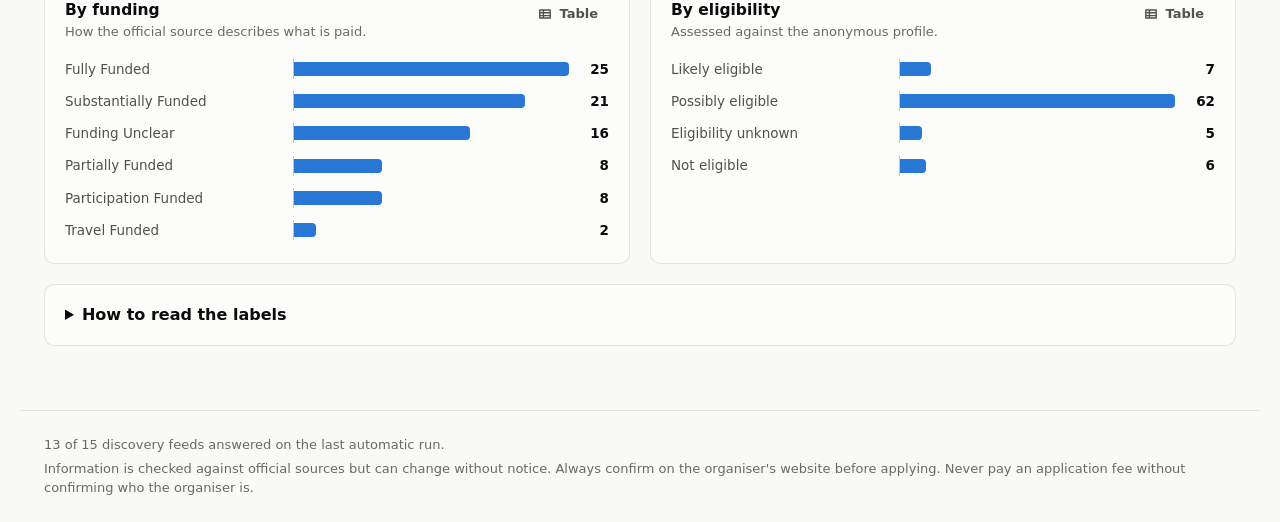
==== commit 64a36c39: "Step 4: per-criterion evidence, funding detail, application cycles, preset views Evidence files (dat" ====
--- a/index.html
+++ b/index.html
@@ -54,6 +54,18 @@
       </div>
     </div>
 
+    <section class="panel watch" aria-labelledby="watch-title">
+      <div class="panel-head">
+        <h2 id="watch-title">Upcoming to watch</h2>
+        <a href="opportunities.html?view=future">All future opportunities</a>
+      </div>
+      <p class="panel-sub">Programmes that are not open yet. An announced opening comes from the organiser's page. An estimate comes only from earlier cycles and is never an application date.</p>
+      <div id="watch"></div>
+    </section>
+
+    <h2 class="section-title">Browse by view</h2>
+    <section class="view-grid" id="view-grid" aria-label="Views"></section>
+
     <h2 class="section-title">What is in the database</h2>
     <div class="charts" id="charts"></div>
 
@@ -94,6 +106,15 @@
           </ul>
         </div>
         <div>
+          <h3>Application cycles</h3>
+          <ul>
+            <li><strong>Confirmed current cycle</strong> A page states that applications are open or gives a deadline.</li>
+            <li><strong>Expected next cycle</strong> No date is announced. Either the organiser states a period, or earlier cycles suggest one (an estimate).</li>
+            <li><strong>Earlier cycle</strong> A closed cycle, kept for comparison.</li>
+            <li><strong>Not yet announced</strong> A recurring programme with no earlier cycle on record to compare with.</li>
+          </ul>
+        </div>
+        <div>
           <h3>Profile used</h3>
           <ul id="profile"></ul>
         </div>
@@ -107,6 +128,7 @@
   </footer>
 
   <script src="assets/js/app.js"></script>
+  <script src="assets/js/views.js"></script>
   <script src="assets/js/dashboard.js"></script>
 </body>
 </html>
--- a/assets/css/style.css
+++ b/assets/css/style.css
@@ -342,12 +342,21 @@
 .lead-main a:hover { text-decoration: underline; }
 .lead-main a .icon { width: 13px; height: 13px; color: var(--muted); align-self: center; }
 .lead-main p { margin-top: 3px; }
-.lead-tools { display: grid; grid-template-columns: minmax(0, 1fr) 180px 220px; gap: 12px; align-items: end; margin: 20px 0 8px; }
+.lead-tools { display: grid; grid-template-columns: minmax(0, 1fr) 130px 160px 120px 160px 130px; gap: 12px; align-items: end; margin: 20px 0 8px; }
+.lead-tools .field[hidden] { display: none; }
+.lead-badges { display: flex; gap: 6px; flex-wrap: wrap; justify-content: flex-end; flex-shrink: 0; }
+.lead-flags { display: grid; gap: 2px; margin-top: 4px; }
+.lead-flags p { margin-top: 0; }
+.lead-flags p::before { content: "\2022\00a0"; color: var(--serious); }
+.more-row { display: flex; justify-content: center; padding: 14px 0 4px; }
+.table-scroll { overflow-x: auto; max-width: 100%; }
 
 /* ------------------------------------------------------------ small screens */
 @media (max-width: 900px) {
   .columns, .charts { grid-template-columns: minmax(0, 1fr); }
-  .toolbar, .lead-tools { grid-template-columns: minmax(0, 1fr); }
+  .toolbar { grid-template-columns: minmax(0, 1fr); }
+  .lead-tools { grid-template-columns: repeat(2, minmax(0, 1fr)); }
+  .lead-tools .search { grid-column: 1 / -1; }
 }
 @media (max-width: 600px) {
   .site-header .inner { padding: 10px 16px; gap: 10px; }
@@ -363,6 +372,7 @@
   .dialog-body { padding: 18px 16px 28px; }
   .d-head h2 { font-size: 20px; }
   .lead-table li { flex-direction: column; gap: 8px; }
+  .lead-badges { justify-content: flex-start; }
   .bar-row { grid-template-columns: minmax(84px, 40%) minmax(0, 1fr) 26px; }
 }
 @media (prefers-reduced-motion: no-preference) {
@@ -375,3 +385,28 @@
 
 #flags { display: grid; gap: 12px; }
 #flags:empty { display: none; }
+
+/* ---- step 4: views, watch list, evidence ---- */
+.views { display: flex; flex-wrap: wrap; align-items: center; gap: 8px; margin: 16px 0 4px; }
+.view-btn { display: inline-flex; align-items: center; gap: 7px; min-height: 34px; padding: 4px 12px; border: 1px solid var(--border);
+  border-radius: 999px; background: var(--surface); color: var(--ink-2); font: inherit; font-size: 13.5px; font-weight: 600; cursor: pointer; }
+.view-btn:hover { background: var(--surface-2); color: var(--ink); }
+.view-btn[aria-pressed="true"] { background: var(--accent-wash); border-color: var(--accent); color: var(--accent-strong); }
+.view-count { font-size: 12px; font-weight: 650; color: var(--muted); }
+.view-btn[aria-pressed="true"] .view-count { color: inherit; }
+.view-blurb { min-height: 1.4em; margin: 2px 0 10px; }
+.view-grid { display: grid; grid-template-columns: repeat(auto-fill, minmax(190px, 1fr)); gap: 10px; }
+.watch { margin-top: 20px; }
+.watch-list { list-style: none; display: grid; }
+.watch-item { padding: 12px 0; border-top: 1px solid var(--hairline); }
+.watch-item:first-child { border-top: 0; padding-top: 4px; }
+.watch-main > p { margin-top: 5px; }
+.evidence-list { list-style: none; display: grid; gap: 10px; margin-top: 8px; }
+.ev-item { border: 1px solid var(--border); border-left: 4px solid var(--tone, var(--neutral)); border-radius: 8px; padding: 10px 12px; background: var(--surface); }
+.ev-head { display: flex; flex-wrap: wrap; justify-content: space-between; align-items: center; gap: 6px 10px; }
+.ev-req { margin-top: 6px; font-size: 14.5px; }
+.ev-item .small { margin-top: 4px; }
+.quote { margin: 8px 0 0; padding: 6px 10px; border-left: 2px solid var(--baseline); background: var(--surface-2); border-radius: 0 6px 6px 0; font-size: 13.5px; color: var(--ink-2); }
+.quote a { display: inline-block; margin-top: 4px; font-size: 12.5px; }
+.notice-inline { margin-top: 10px; padding: 8px 10px; background: var(--surface-2); border-radius: 8px; font-size: 14px; }
+@media (max-width: 560px) { .view-grid { grid-template-columns: repeat(2, 1fr); } .view-btn { font-size: 13px; } }
